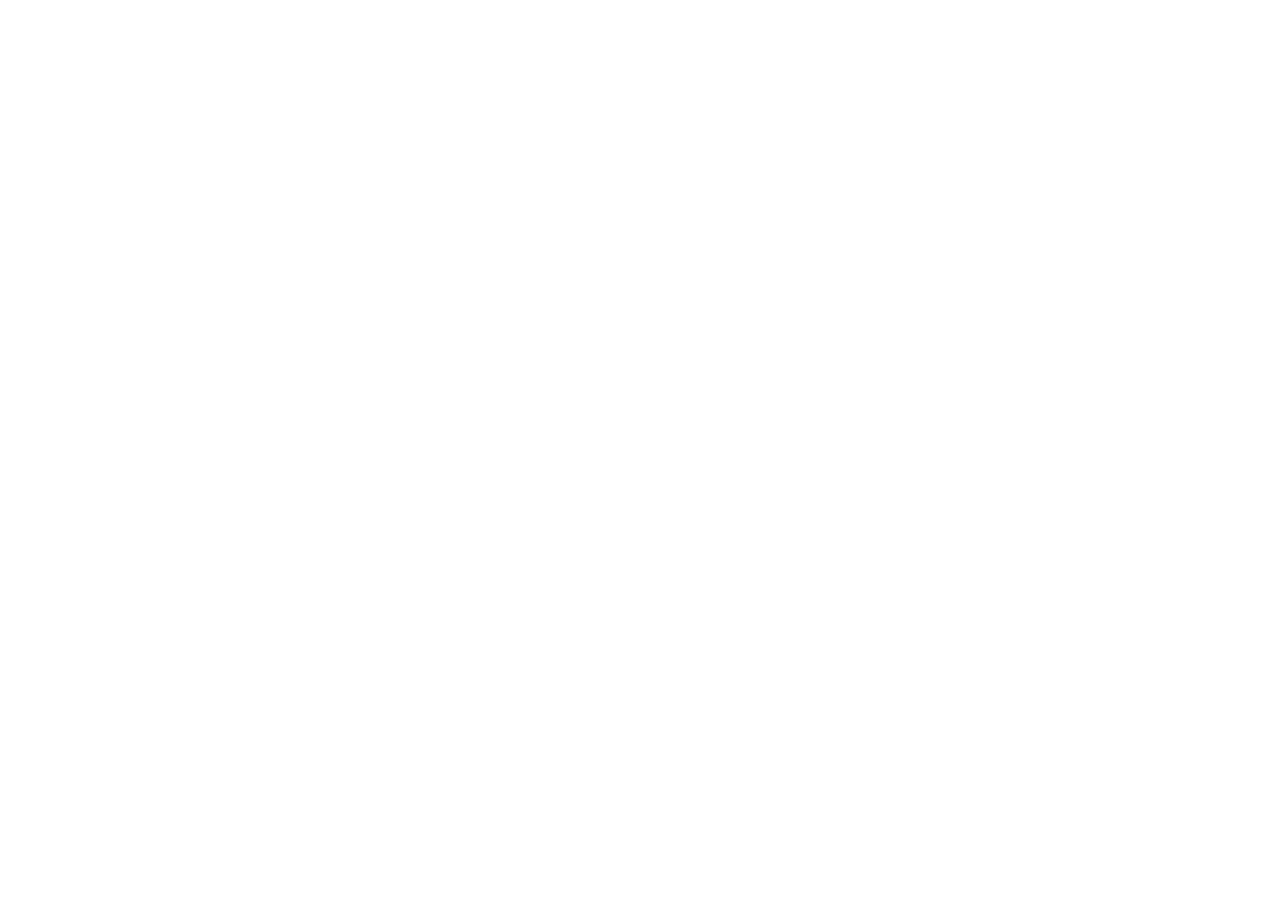
==== index.html @ e252812d "homework1 js" ====
<!DOCTYPE html>
<html lang="en">
<head>
    <meta charset="UTF-8">
    <meta name="viewport" content="width=device-width, initial-scale=1.0">
    <meta http-equiv="X-UA-Compatible" content="ie=edge">
    <title>Document</title>
</head>
<body>
    
</body>
</html>
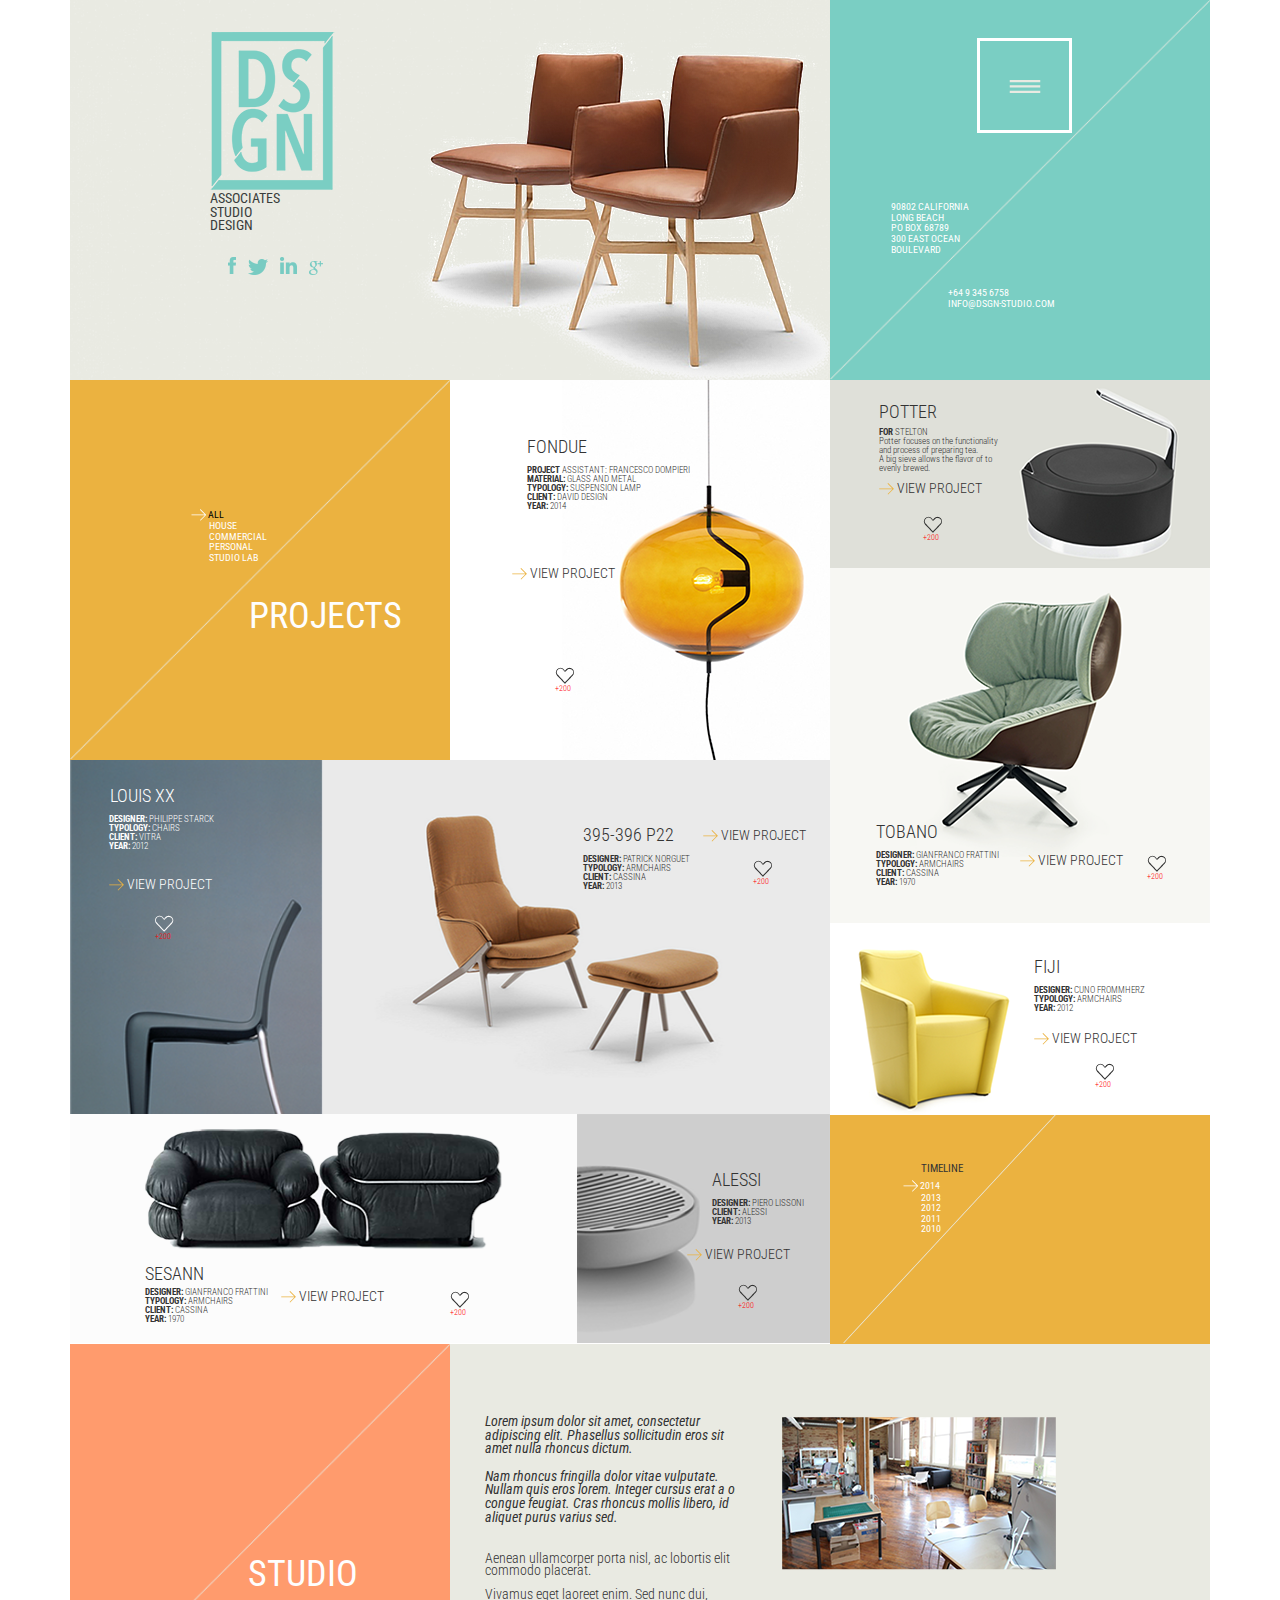
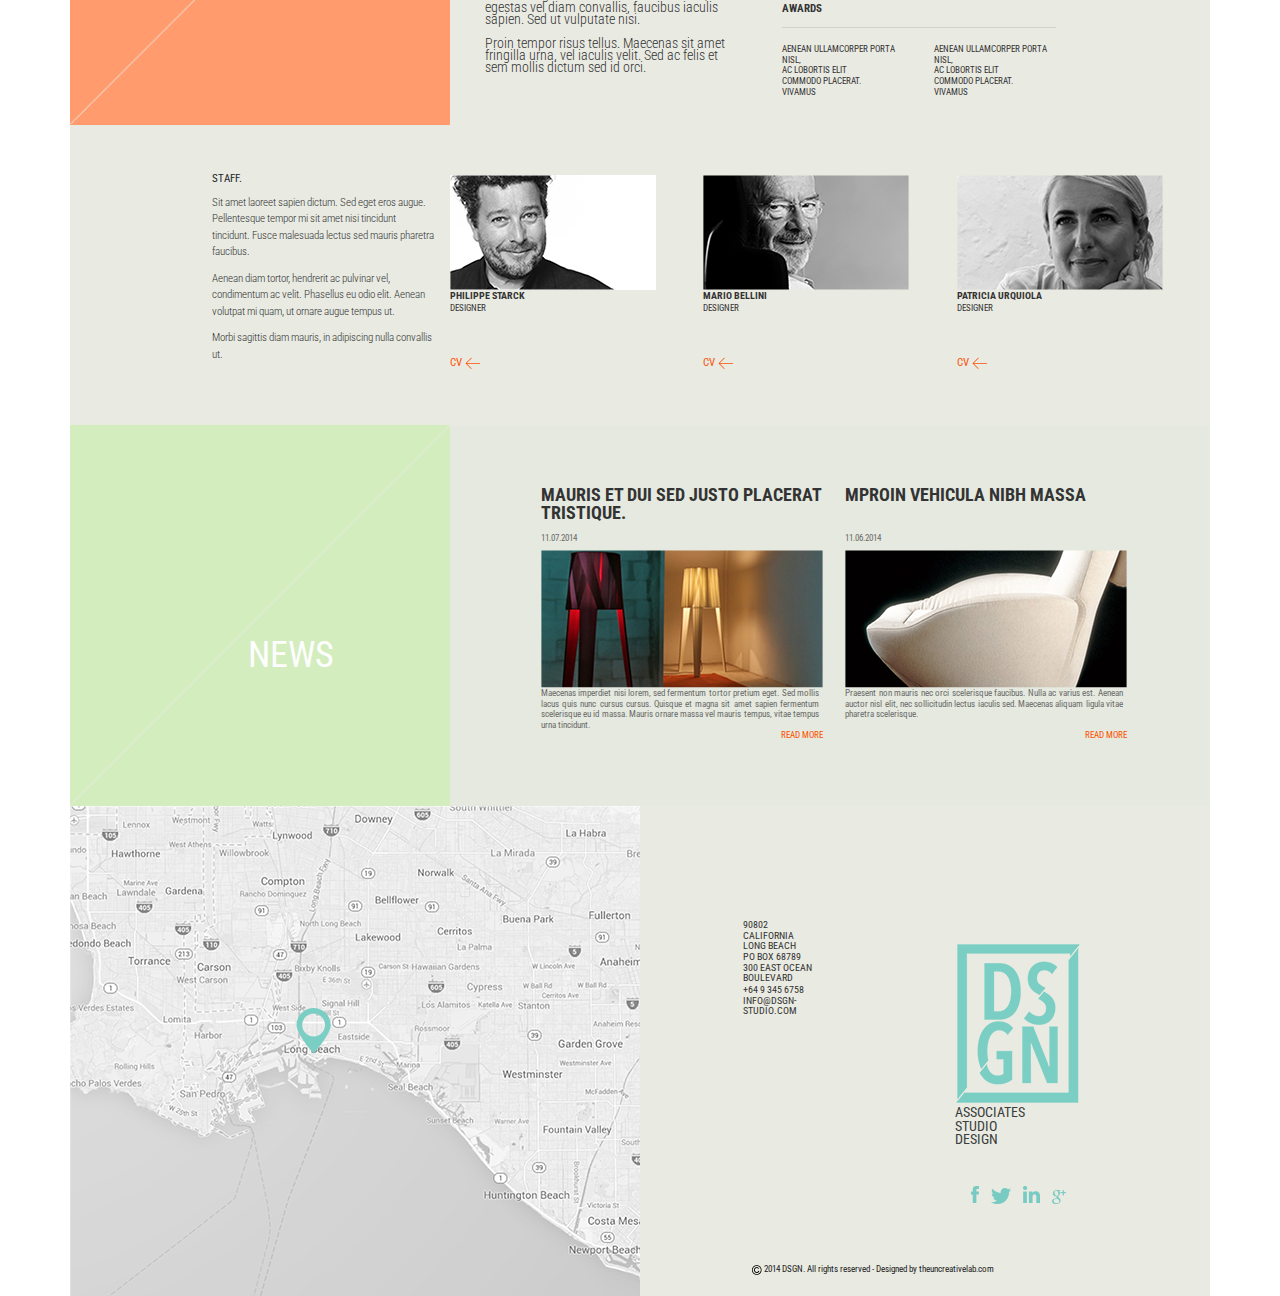
==== commit 03cba234: "rename" ====
--- a/index.html
+++ b/index.html
@@ -1,12 +1,503 @@
 <!DOCTYPE html>
 <html lang="en">
-<head>
-    <meta charset="UTF-8">
-    <meta name="viewport" content="width=device-width, initial-scale=1.0">
-    <meta http-equiv="X-UA-Compatible" content="ie=edge">
-    <title>Document</title>
-</head>
-<body>
-    
-</body>
-</html>+  <head>
+    <meta charset="UTF-8" />
+    <meta name="viewport" content="width=device-width, initial-scale=1.0" />
+    <meta http-equiv="X-UA-Compatible" content="ie=edge" />
+    <link
+      rel="stylesheet"
+      href="https://use.fontawesome.com/releases/v5.11.2/css/all.css"
+      integrity="sha384-KA6wR/X5RY4zFAHpv/CnoG2UW1uogYfdnP67Uv7eULvTveboZJg0qUpmJZb5VqzN"
+      crossorigin="anonymous"
+    />
+    <link
+      rel="stylesheet"
+      href="https://stackpath.bootstrapcdn.com/bootstrap/4.3.1/css/bootstrap.min.css"
+      integrity="sha384-ggOyR0iXCbMQv3Xipma34MD+dH/1fQ784/j6cY/iJTQUOhcWr7x9JvoRxT2MZw1T"
+      crossorigin="anonymous"
+    />
+    <link rel="stylesheet" href="css/style.css" />
+    <link
+      href="https://fonts.googleapis.com/css?family=Roboto+Condensed&display=swap"
+      rel="stylesheet"
+    />
+    <title>Home retina</title>
+  </head>
+  <body>
+    <header class="header">
+      <div class="container-fluid">
+        <div class="row">
+          <div class="col-xl-8 header__logo">
+            <img src="img/logo.png" alt="Logo" class="logo" />
+            <p>
+              ASSOCIATES<br />
+              STUDIO<br />
+              DESIGN
+            </p>
+            <ul class="social-network d-flex">
+              <li class="fb"><img src="img/facebook_icon.png" /></li>
+              <li class="tw"><img src="img/twitter_icon.png" /></li>
+              <li class="in"><img src="img/linkedin_icon.png" /></li>
+              <li class="gl"><img src="img/g+_icon.png" /></li>
+            </ul>
+          </div>
+          <div class="col-xl-4 header__menu">
+            <div class="header__menu__wrap">
+              <img src="img/menu.png" class="menu__img" alt="Header menu" />
+            </div>
+            <div class="header__menu__adress">
+              <p>
+                90802 California<br />
+                Long beach<br />
+                PO Box 68789<br />
+                300 East Ocean<br />
+                Boulevard
+              </p>
+            </div>
+            <div class="header__menu__email">
+              <p>
+                +64 9 345 6758<br />
+                info@dsgn-studio.com
+              </p>
+            </div>
+          </div>
+        </div>
+      </div>
+    </header>
+    <div class="projects">
+      <div class="container-fluid">
+        <div class="row">
+          <div class="col-xl-8">
+            <div class="row">
+              <div class="col-xl-6 project_menu">
+                <!-- <img src="img/arrow_icon.png" class="project_menu_arrow" alt="Arrow"/> -->
+                <p class="project_menu_arrow">
+                  <img src="img/arrow_icon.png" />
+                  <span> All</span>
+                </p>
+                <p>
+                  House<br />
+                  Commercial<br />
+                  Personal<br />
+                  Studio Lab
+                </p>
+                <h1>projects</h1>
+              </div>
+              <div class="col-xl-6 project_fondue">
+                <h1 class="fondue_title title_project">fondue</h1>
+                <p class="fondue_about about_project">
+                  <b>Project</b> Assistant: Francesco Dompieri<br />
+                  <b>Material:</b> Glass and Metal<br />
+                  <b>Typology:</b> Suspension lamp<br />
+                  <b>Client:</b> David Design<br />
+                  <b>Year:</b> 2014
+                </p>
+                <p class="fondue_view view_project">
+                  <img src="img/arrow_icon_yellow.png" />
+                  view project
+                </p>
+                <p class="fondue_likes likes_project">
+                  <img src="img/heart.png" /><br />
+                  +200
+                </p>
+              </div>
+              <div class="col-xl-4 project_louis">
+                <h1 class="louis_title title_project">louis xx</h1>
+                <p class="louis_about about_project">
+                  <b>designer:</b> philippe starck <br />
+                  <b>Typology:</b> chairs<br />
+                  <b>Client:</b> vitra<br />
+                  <b>Year:</b> 2012
+                </p>
+                <p class="louis_view view_project">
+                  <img src="img/arrow_icon_yellow.png" />
+                  view project
+                </p>
+                <p class="louis_likes likes_project">
+                  <img src="img/heart_l.png" /><br />
+                  +200
+                </p>
+              </div>
+              <div class="col-xl-8 project_p22">
+                <div class="row">
+                  <div class="col-xl-9 p22_col1">
+                    <h1 class="p22_title title_project">395-396 P22</h1>
+                    <p class="p22_about about_project">
+                      <b>designer:</b> patrick norguet <br />
+                      <b>Typology:</b> ARMchairs<br />
+                      <b>Client:</b> Cassina<br />
+                      <b>Year:</b> 2013
+                    </p>
+                  </div>
+                  <div class="col-xl-3 p22_col2">
+                    <p class="p22_view view_project">
+                      <img src="img/arrow_icon_yellow.png" />
+                      view project
+                    </p>
+                    <p class="p22_likes likes_project">
+                      <img src="img/heart.png" /><br />
+                      +200
+                    </p>
+                  </div>
+                </div>
+              </div>
+              <div class="col-xl-8 project_sesann">
+                <div class="row">
+                  <div class="col-xl-5 sesann_col1">
+                    <h1 class="sesann_title title_project">Sesann</h1>
+                    <p class="sesann_about about_project">
+                      <b>designer:</b> gianfranco frattini <br />
+                      <b>Typology:</b> ARMchairs<br />
+                      <b>Client:</b> Cassina<br />
+                      <b>Year:</b> 1970
+                    </p>
+                  </div>
+                  <div class="col-xl-4 sesann_col2">
+                    <p class="sesann_view view_project">
+                      <img src="img/arrow_icon_yellow.png" />
+                      view project
+                    </p>
+                  </div>
+                  <div class="col-xl-3 sesann_col2">
+                    <p class="sessan_likes likes_project">
+                      <img src="img/heart.png" /><br />
+                      +200
+                    </p>
+                  </div>
+                </div>
+              </div>
+              <div class="col-xl-4 project_alessi">
+                <h1 class="alessi_title title_project">alessi</h1>
+                <p class="alessi_about about_project">
+                  <b>designer:</b> Piero Lissoni<br />
+                  <b>Client:</b> Alessi<br />
+                  <b>Year:</b> 2013
+                </p>
+                <p class="alessi_view view_project">
+                  <img src="img/arrow_icon_yellow.png" />
+                  view project
+                </p>
+                <p class="alessi_likes likes_project">
+                  <img src="img/heart.png" /><br />
+                  +200
+                </p>
+              </div>
+            </div>
+          </div>
+          <div class="col-xl-4">
+            <div class="row">
+              <div class="col-xl-12 project_potter">
+                <h1 class="potter_title title_project">potter</h1>
+                <p class="potter_about about_project">
+                  <b>FOR</b> STELTON<br />
+                  Potter focuses on the functionality <br />
+                  and process of preparing tea. <br />
+                  A big sieve allows the flavor of to<br />
+                  evenly brewed.
+                </p>
+                <p class="potter_view view_project">
+                  <img src="img/arrow_icon_yellow.png" />
+                  view project
+                </p>
+                <p class="potter_likes likes_project">
+                  <img src="img/heart.png" /><br />
+                  +200
+                </p>
+              </div>
+              <div class="col-xl-12 project_tabano">
+                <div class="row">
+                  <div class="col-xl-6 tobano_col1">
+                    <h1 class="tobano_title title_project">tobano</h1>
+                    <p class="tobano_about about_project">
+                      <b>designer:</b> gianfranco frattini <br />
+                      <b>Typology:</b> ARMchairs<br />
+                      <b>Client:</b> Cassina<br />
+                      <b>Year:</b> 1970
+                    </p>
+                  </div>
+                  <div class="col-xl-4 tobano_col2">
+                    <p class="tobano_view view_project">
+                      <img src="img/arrow_icon_yellow.png" />
+                      view project
+                    </p>
+                  </div>
+                  <div class="col-xl-2 tobano_col2">
+                    <p class="tobano_likes likes_project">
+                      <img src="img/heart.png" /><br />
+                      +200
+                    </p>
+                  </div>
+                </div>
+              </div>
+              <div class="col-xl-12 project_fiji">
+                <h1 class="fiji_title title_project">fiji</h1>
+                <p class="fiji_about about_project">
+                  <b>designer:</b> Cuno Frommherz<br />
+                  <b>Typology:</b> armchairs<br />
+                  <b>Year:</b> 2012
+                </p>
+                <p class="fiji_view view_project">
+                  <img src="img/arrow_icon_yellow.png" />
+                  view project
+                </p>
+                <p class="fiji_likes likes_project">
+                  <img src="img/heart.png" /><br />
+                  +200
+                </p>
+              </div>
+              <div class="col-xl-12 project_timeline">
+                <p class="timeline_h">timeline</p>
+                <p class="timeline_arrow">
+                  <img src="img/arrow_icon.png" /> 2014
+                </p>
+                <p class="timeline_years">
+                  2013<br />
+                  2012<br />
+                  2011<br />
+                  2010
+                </p>
+              </div>
+            </div>
+          </div>
+        </div>
+      </div>
+    </div>
+    <div class="studio">
+      <div class="container-fluid">
+        <div class="row">
+          <div class="col-xl-4 studio_menu">
+            <h1>studio</h1>
+          </div>
+          <div class="col-xl-3 studio_text">
+            <div class="studi_text_up">
+              <p>
+                Lorem ipsum dolor sit amet, consectetur adipiscing elit.
+                Phasellus sollicitudin eros sit amet nulla rhoncus dictum.
+              </p>
+              <br />
+              <p>
+                Nam rhoncus fringilla dolor vitae vulputate. Nullam quis eros
+                lorem. Integer cursus erat a orci congue feugiat. Cras rhoncus
+                mollis libero, id aliquet purus varius sed.
+              </p>
+            </div>
+            <div class="studio_text_down">
+              <p>
+                Aenean ullamcorper porta nisl, ac lobortis elit commodo
+                placerat.
+              </p>
+              <br />
+              <p>
+                Vivamus eget laoreet enim. Sed nunc dui, egestas vel diam
+                convallis, faucibus iaculis sapien. Sed ut vulputate nisi.
+              </p>
+              <br />
+              <p>
+                Proin tempor risus tellus. Maecenas sit amet fringilla urna, vel
+                iaculis velit. Sed ac felis et sem mollis dictum sed id orci.
+              </p>
+            </div>
+          </div>
+          <div class="col-xl-5 studio_awards">
+            <div class="studio_awards_image">
+              <img src="img/awards_img.png" alt="Studio" />
+              <h1>awards</h1>
+              <hr />
+              <div class="row">
+                <div class="col-xl-6">
+                  <p class="studio_awards_text">
+                    Aenean ullamcorper porta nisl,<br />
+                    ac lobortis elit <br />
+                    commodo placerat. <br />
+                    Vivamus
+                  </p>
+                </div>
+                <div class="col-xl-6">
+                  <p class="studio_awards_text">
+                    Aenean ullamcorper porta nisl,<br />
+                    ac lobortis elit <br />
+                    commodo placerat. <br />
+                    Vivamus
+                  </p>
+                </div>
+                <!-- <div class="col-xl-2"></div> -->
+              </div>
+            </div>
+          </div>
+        </div>
+        <div class="row">
+          <div class="col-xl-4 studio_staff">
+            <h1>staff.</h1>
+            <p>
+              Sit amet laoreet sapien dictum. Sed eget eros augue. Pellentesque
+              tempor mi sit amet nisi tincidunt tincidunt. Fusce malesuada
+              lectus sed mauris pharetra faucibus.
+            </p>
+            <p>
+              Aenean diam tortor, hendrerit ac pulvinar vel, condimentum ac
+              velit. Phasellus eu odio elit. Aenean volutpat mi quam, ut ornare
+              augue tempus ut.
+            </p>
+            <p>
+              Morbi sagittis diam mauris, in adipiscing nulla convallis ut.
+            </p>
+          </div>
+          <div class="col-xl-8">
+            <div class="row">
+              <div class="col-xl-4 studio_starck designer">
+                <div class="studio_starck_image designer_wrap_img">
+                  <img src="img/starck.png" alt="Starck" />
+                  <p class="FIO">philippe starck</p>
+                  <P class="prof">designer</P>
+                  <div class="row">
+                    <div class="col-xl-6">
+                      <p class="cv">cv <img src="img/arrow_icon_r.png" /></p>
+                    </div>
+                    <div class="col-xl-6 social_network_designer d-flex">
+                      <p><i class="fab fa-facebook-f"></i></p>
+                      <p><i class="fab fa-twitter"></i></p>
+                      <p><i class="fab fa-linkedin-in"></i></p>
+                      <p><i class="fab fa-google-plus-g"></i></p>
+                    </div>
+                  </div>
+                </div>
+              </div>
+              <div class="col-xl-4 studio_bellini designer">
+                <div class="studio_bellini_image designer_wrap_img">
+                  <img src="img/bellini.png" alt="Bellini" />
+                  <p class="FIO">mario bellini</p>
+                  <P class="prof">designer</P>
+                  <div class="row">
+                    <div class="col-xl-6">
+                      <p class="cv">cv <img src="img/arrow_icon_r.png" /></p>
+                    </div>
+                    <div class="col-xl-6 social_network_designer d-flex">
+                      <p><i class="fab fa-facebook-f"></i></p>
+                      <p><i class="fab fa-twitter"></i></p>
+                      <p><i class="fab fa-linkedin-in"></i></p>
+                      <p><i class="fab fa-google-plus-g"></i></p>
+                    </div>
+                  </div>
+                </div>
+              </div>
+              <div class="col-xl-4 studio_patricia designer">
+                <div class="studio_patricia_image designer_wrap_img">
+                  <img src="img/patricia.png" alt="Patricia" />
+                  <p class="FIO">patricia urquiola</p>
+                  <P class="prof">designer</P>
+                  <div class="row">
+                    <div class="col-xl-6">
+                      <p class="cv">cv <img src="img/arrow_icon_r.png" /></p>
+                    </div>
+                    <div class="col-xl-6 social_network_designer d-flex">
+                      <p><i class="fab fa-facebook-f"></i></p>
+                      <p><i class="fab fa-twitter"></i></p>
+                      <p><i class="fab fa-linkedin-in"></i></p>
+                      <p><i class="fab fa-google-plus-g"></i></p>
+                    </div>
+                  </div>
+                </div>
+              </div>
+              <!--  <div class="col-xl-3 designer"></div> -->
+            </div>
+          </div>
+        </div>
+      </div>
+    </div>
+    <div class="news">
+      <div class="container-fluid">
+        <div class="row">
+          <div class="col-xl-4 news_menu">
+            <h1>news</h1>
+          </div>
+          <div class="col-xl-4 news_article1 article">
+            <div class="news_article1_image">
+              <h1 class="news_title">
+                Mauris et dui sed justo placerat tristique.
+              </h1>
+              <p class="news_date">11.07.2014</p>
+              <img src="img/news1.png" alt="news1" />
+              <p class="news_text">
+                Maecenas imperdiet nisi lorem, sed fermentum tortor pretium
+                eget. Sed mollis lacus quis nunc cursus cursus. Quisque et magna
+                sit amet sapien fermentum scelerisque eu id massa. Mauris ornare
+                massa vel mauris tempus, vitae tempus urna tincidunt.
+              </p>
+              <p class="news_read_more">read more</p>
+            </div>
+          </div>
+          <div class="col-xl-4 news_article2 article">
+            <div class="news_article2_image">
+              <h1 class="news_title">MProin vehicula nibh massa</h1>
+              <p class="news_date">11.06.2014</p>
+              <img src="img/news2.png" alt="news2" />
+              <p class="news_text">
+                Praesent non mauris nec orci scelerisque faucibus. Nulla ac
+                varius est. Aenean auctor nisl elit, nec sollicitudin lectus
+                iaculis sed. Maecenas aliquam ligula vitae pharetra scelerisque.
+              </p>
+              <p class="news_read_more">read more</p>
+            </div>
+          </div>
+        </div>
+      </div>
+    </div>
+    <footer>
+      <div class="container-fluid">
+        <div class="row">
+          <div class="col-xl-6 footer_map">
+            <img src="img/PIN_1.png" alt="Pin" />
+          </div>
+          <div class="col-xl-6 footer_adress">
+            <div class="f_adress">
+              <p>
+                90802 California<br />
+                Long beach<br />
+                PO Box 68789<br />
+                300 East Ocean<br />
+                Boulevard
+              </p>
+            </div>
+            <div class="footer_email">
+              <p>
+                +64 9 345 6758<br />
+                info@dsgn-studio.com
+              </p>
+            </div>
+            <p class="footer_asd">
+              ASSOCIATES<br />
+              STUDIO<br />
+              DESIGN
+            </p>
+            <ul class="footer_social_network d-flex">
+              <li class="fb"><img src="img/facebook_icon.png" /></li>
+              <li class="tw"><img src="img/twitter_icon.png" /></li>
+              <li class="in"><img src="img/linkedin_icon.png" /></li>
+              <li class="gl"><img src="img/g+_icon.png" /></li>
+            </ul>
+            <p class="copy">
+              <img src="img/copy_symbol.png" alt="Copy" /> 2014 DSGN. All rights
+              reserved - Designed by theuncreativelab.com
+            </p>
+          </div>
+        </div>
+      </div>
+    </footer>
+
+    <script
+      src="https://code.jquery.com/jquery-3.3.1.slim.min.js"
+      integrity="sha384-q8i/X+965DzO0rT7abK41JStQIAqVgRVzpbzo5smXKp4YfRvH+8abtTE1Pi6jizo"
+      crossorigin="anonymous"
+    ></script>
+    <script
+      src="https://cdnjs.cloudflare.com/ajax/libs/popper.js/1.14.7/umd/popper.min.js"
+      integrity="sha384-UO2eT0CpHqdSJQ6hJty5KVphtPhzWj9WO1clHTMGa3JDZwrnQq4sF86dIHNDz0W1"
+      crossorigin="anonymous"
+    ></script>
+    <script
+      src="https://stackpath.bootstrapcdn.com/bootstrap/4.3.1/js/bootstrap.min.js"
+      integrity="sha384-JjSmVgyd0p3pXB1rRibZUAYoIIy6OrQ6VrjIEaFf/nJGzIxFDsf4x0xIM+B07jRM"
+      crossorigin="anonymous"
+    ></script>
+  </body>
+</html>
--- a/css/style.css
+++ b/css/style.css
@@ -0,0 +1,842 @@
+@import url("https://fonts.googleapis.com/css?family=Roboto:300,400,500,700&subset=cyrillic");
+
+ul,
+li {
+  display: block;
+  padding: 0;
+  margin: 0;
+}
+
+strong,
+b {
+  font-weight: bold;
+}
+
+.container-fluid {
+  width: 1140px;
+}
+
+.header__logo {
+  background: url(../img/img-header.png) no-repeat;
+  background-color: #e9eae2;
+  height: 380px;
+}
+
+.header__logo p {
+  color: #393d3c;
+  font-family: "Roboto Condensed";
+  font-size: 14px;
+  font-weight: 400;
+  line-height: 13.68px;
+  text-transform: uppercase;
+  padding-top: 2px;
+  margin-left: 125px;
+}
+
+.header__menu {
+  height: 380px;
+  background: url(../img/line.png) no-repeat;
+  background-size: 100% 100%;
+  background-color: #7acec3;
+}
+
+.logo {
+  margin-top: 32px;
+  margin-left: 125px;
+}
+
+.social-network {
+  color: #7acec3;
+  margin-left: 143px;
+}
+
+.fb {
+  width: 8px;
+  height: 17px;
+  margin-top: 20px;
+}
+
+.tw {
+  width: 20px;
+  height: 16px;
+  margin-left: 12px;
+  margin-top: 21px;
+}
+
+.in {
+  width: 17px;
+  height: 17px;
+  margin-left: 12px;
+  margin-top: 20px;
+}
+
+.gl {
+  width: 14px;
+  height: 14px;
+  margin-left: 12px;
+  margin-top: 22px;
+}
+
+.header__menu__wrap {
+  width: 95px;
+  height: 95px;
+  margin-left: 132px;
+  margin-top: 38px;
+  border: solid #ffffff;
+}
+
+.menu__img {
+  margin-left: 29px;
+  margin-top: 39px;
+}
+
+.header__menu__adress {
+  margin-left: 46px;
+  margin-top: 69px;
+  /* width: 75px;
+    height: 51px; */
+}
+
+.header__menu__email {
+  margin-left: 103px;
+  margin-top: 33px;
+  /* width: 103px;
+    height: 21px; */
+}
+
+.header__menu p {
+  color: #ffffff;
+  font-family: "Roboto Condensed";
+  font-size: 10px;
+  font-weight: 400;
+  line-height: 10.64px;
+  text-transform: uppercase;
+}
+
+.project_menu {
+  height: 380px;
+  background: url(../img/line.png) no-repeat;
+  background-size: 100% 100%;
+  background-color: #ebb240;
+}
+
+.project_menu .project_menu_arrow {
+  margin-top: 129px;
+  margin-left: 106px;
+}
+
+.project_menu p {
+  margin-top: 0px;
+  margin-left: 124px;
+  color: #ffffff;
+  font-family: "Roboto Condensed";
+  font-size: 10px;
+  font-weight: 400;
+  line-height: 10.64px;
+  text-transform: uppercase;
+}
+
+p {
+  margin: 0px;
+}
+
+.project_menu .arrow {
+  font-size: 12px;
+  color: #ffffff;
+}
+
+.project_menu span {
+  color: #000000;
+}
+
+.project_menu h1 {
+  margin-top: 47px;
+  margin-left: 164px;
+  color: #fefefe;
+  font-family: "Roboto Condensed";
+  font-size: 36px;
+  font-weight: 400;
+  line-height: 10.64px;
+  text-transform: uppercase;
+}
+
+.project_fondue {
+  height: 380px;
+  background: url(../img/fondue.png) no-repeat;
+  background-color: #ffffff;
+}
+
+.project_louis {
+  height: 354px;
+  background: url(../img/louis.png) no-repeat;
+  background-size: cover;
+  /* background-color: #607479; */
+}
+
+.project_p22 {
+  height: 354px;
+  background: url(../img/p22.png) no-repeat;
+  background-color: #eaeaea;
+}
+
+.project_sesann {
+  height: 229px;
+  background: url(../img/sesann.png) no-repeat;
+  background-color: #fcfcfc;
+}
+
+.project_alessi {
+  height: 229px;
+  background: url(../img/alessi.png) no-repeat;
+  background-size: cover;
+}
+
+.project_potter {
+  height: 188px;
+  background: url(../img/potter.png) no-repeat;
+  background-color: #dfe0d9;
+}
+
+.project_tabano {
+  height: 355px;
+  background: url(../img/tabano.png) no-repeat;
+  background-color: #f7f7f3;
+}
+
+.project_fiji {
+  height: 192px;
+  background: url(../img/figi.png) no-repeat;
+  background-color: #ffffff;
+}
+
+.project_timeline {
+  height: 229px;
+  background: url(../img/line.png) no-repeat;
+  background-position: bottom;
+  /* background-size:100% 100%; */
+  background-color: #ebb240;
+}
+
+.studio_menu {
+  height: 381px;
+  background: url(../img/line.png) no-repeat;
+  /* background-position: bottom; */
+  background-size: 100% 100%;
+  background-color: #ff9b6d;
+}
+
+.studio_text {
+  height: 381px;
+  background-color: #e9eae2;
+}
+
+.studio_awards {
+  height: 381px;
+  background-color: #e9eae2;
+}
+
+.studio_awards_image {
+  margin-top: 73px;
+  margin-left: 32px;
+  height: 153px;
+  width: 274px;
+}
+
+.studio_awards_image img {
+  height: 100%;
+  width: 100%;
+}
+
+.studio_staff {
+  height: 300px;
+  background-color: #e9eae2;
+}
+
+/*.studio_starck {
+    height: 300px;
+    /*background-color: #e9eae2;   
+}*/
+
+.designer_wrap_img {
+  margin-top: 50px;
+  margin-left: 0px;
+  height: 115px;
+  width: 206px;
+  padding-left: 0;
+  padding-right: 0;
+  /*background-color: #e9eae2;*/
+}
+
+.designer img {
+  height: 100%;
+}
+
+.designer {
+  height: 300px;
+  background-color: #e9eae2;
+  padding-left: 0;
+  padding-right: 0;
+  margin-left: 0;
+  margin-right: 0;
+}
+
+.studio_starck_image {
+  background-color: #ffffff;
+}
+
+.news_menu {
+  height: 381px;
+  background: url(../img/line.png) no-repeat;
+  background-size: 100% 100%;
+  background-color: #d4edbf;
+}
+
+.article {
+  height: 381px;
+  background-color: #e5e9df;
+}
+
+.news_article1_image {
+  height: 138px;
+  width: 282px;
+  margin-left: 76px;
+  /* margin-top: px; */
+}
+
+.news_article1_image img {
+  height: 100%;
+  width: 100%;
+  margin-top: 13px;
+}
+
+.news_article2_image {
+  height: 138px;
+  width: 282px;
+  /*margin-left: 76px;*/
+  /* margin-top: 121px; */
+}
+
+.news_article2_image img {
+  height: 100%;
+  width: 100%;
+  margin-top: 13px;
+}
+
+.footer_map {
+  height: 490px;
+  background: url("../img/map.png");
+}
+
+.footer_map img {
+  margin-left: 211px;
+  margin-top: 202px;
+}
+
+.footer_adress {
+  height: 490px;
+  background: url("../img/DSGN_copia.png") no-repeat;
+  background-color: #e9eae2;
+}
+
+.title_project {
+  color: #333333;
+  font-family: "Roboto Condensed";
+  font-size: 18px;
+  font-weight: 300;
+  line-height: 10.64px;
+  text-transform: uppercase;
+}
+
+.about_project {
+  color: #333333;
+  font-family: "Roboto Condensed";
+  font-size: 9px;
+  font-weight: 300;
+  line-height: 9.12px;
+  text-transform: uppercase;
+}
+
+.bold {
+  font-weight: bold;
+}
+
+.view_project {
+  color: #333333;
+  font-family: "Roboto Condensed";
+  font-size: 14px;
+  font-weight: 300;
+  line-height: 9.12px;
+  text-transform: uppercase;
+}
+
+.likes_project {
+  color: #ff0000;
+  font-family: "Roboto Condensed";
+  font-size: 8px;
+  font-weight: 300;
+  line-height: 9.12px;
+  text-transform: uppercase;
+}
+
+.fondue_title {
+  margin-left: 62px;
+  margin-top: 62px;
+}
+
+.fondue_about {
+  margin-left: 62px;
+  margin-top: 13px;
+}
+
+.fondue_view {
+  margin-left: 47px;
+  margin-top: 57px;
+}
+
+.fondue_likes {
+  margin-left: 90px;
+  margin-top: 87px;
+}
+
+.louis_title {
+  margin-left: 25px;
+  margin-top: 31px;
+  color: #fefefe;
+}
+
+.louis_about {
+  margin-left: 24px;
+  margin-top: 13px;
+  color: #fefefe;
+}
+
+.louis_view {
+  margin-left: 24px;
+  margin-top: 28px;
+  color: #fefefe;
+}
+
+.louis_likes {
+  margin-left: 70px;
+  margin-top: 24px;
+}
+
+.alessi_title {
+  margin-left: 120px;
+  margin-top: 61px;
+}
+
+.alessi_about {
+  margin-left: 120px;
+  margin-top: 13px;
+}
+
+.alessi_view {
+  margin-left: 95px;
+  margin-top: 23px;
+}
+
+.alessi_likes {
+  margin-left: 146px;
+  margin-top: 23px;
+}
+
+.potter_title {
+  margin-left: 34px;
+  margin-top: 27px;
+}
+
+.potter_about {
+  margin-left: 34px;
+  margin-top: 10px;
+  text-transform: none;
+}
+
+.potter_view {
+  margin-left: 34px;
+  margin-top: 10px;
+}
+
+.potter_likes {
+  margin-left: 78px;
+  margin-top: 21px;
+}
+
+.fiji_title {
+  margin-left: 189px;
+  margin-top: 39px;
+}
+
+.fiji_about {
+  margin-left: 189px;
+  margin-top: 13px;
+}
+
+.fiji_view {
+  margin-left: 189px;
+  margin-top: 20px;
+}
+
+.fiji_likes {
+  margin-left: 250px;
+  margin-top: 18px;
+}
+
+.p22_col1 {
+  padding: 0 0 0 0;
+}
+
+.p22_col2 {
+  padding: 0 0 0 0;
+}
+
+.p22_title {
+  margin-left: 260px;
+  margin-top: 70px;
+}
+
+.p22_about {
+  margin-left: 260px;
+  margin-top: 14px;
+}
+
+.p22_view {
+  margin-left: 0;
+  margin-top: 70px;
+}
+
+.p22_likes {
+  margin-left: 50px;
+  margin-top: 18px;
+}
+
+.sesann_title {
+  margin-left: 75px;
+  margin-top: 155px;
+}
+
+.sesann_about {
+  margin-left: 75px;
+  margin-top: 8px;
+}
+
+.sesann_view {
+  margin-left: 0;
+  margin-top: 177px;
+}
+
+.sessan_likes {
+  margin-left: 0px;
+  margin-top: 177px;
+}
+
+.sesann_col1 {
+  padding: 0 0 0 0;
+}
+
+.sesann_col2 {
+  padding: 0 0 0 0;
+}
+
+.sesann_col3 {
+  padding: 0 0 0 0;
+}
+
+.tobano_title {
+  margin-left: 46px;
+  margin-top: 259px;
+}
+
+.tobano_about {
+  margin-left: 46px;
+  margin-top: 13px;
+}
+
+.tobano_view {
+  margin-left: 0;
+  margin-top: 287px;
+}
+
+.tobano_likes {
+  margin-left: 0px;
+  margin-top: 287px;
+}
+
+.tobano_col1 {
+  padding: 0 0 0 0;
+}
+
+.tobano_col2 {
+  padding: 0 0 0 0;
+}
+
+.tobano_col3 {
+  padding: 0 0 0 0;
+}
+
+.timeline_h {
+  margin-top: 46px;
+  margin-left: 76px;
+  color: #333333;
+  font-family: "Roboto Condensed";
+  font-size: 11px;
+  text-transform: uppercase;
+}
+
+.timeline_arrow {
+  margin-left: 58px;
+  color: #ffffff;
+  font-family: "Roboto Condensed";
+  font-size: 10px;
+  text-transform: uppercase;
+  /* padding-top: 2px; */
+}
+
+.timeline_years {
+  margin-left: 76px;
+  width: 20px;
+  height: 52px;
+  color: #ffffff;
+  font-family: "Roboto Condensed";
+  font-size: 10px;
+  font-weight: 400;
+  line-height: 10.64px;
+  text-transform: uppercase;
+}
+
+.studio_menu h1 {
+  margin-top: 225px;
+  margin-left: 163px;
+  width: 108px;
+  height: 28px;
+  color: #fefefe;
+  font-family: "Roboto Condensed";
+  font-size: 36px;
+  font-weight: 400;
+  line-height: 10.64px;
+  text-transform: uppercase;
+}
+
+.studi_text_up {
+  margin-top: 71px;
+  margin-left: 20px;
+  width: 263px;
+  height: 108px;
+  color: #333333;
+  font-family: "Roboto Condensed";
+  font-size: 14px;
+  font-style: italic;
+  line-height: 13.68px;
+  padding: 0 0;
+}
+
+.studio_text_down {
+  margin-top: 29px;
+  margin-left: 20px;
+  width: 257px;
+  height: 122px;
+  color: #333333;
+  font-family: "Roboto Condensed";
+  font-size: 14px;
+  font-weight: 300;
+  line-height: 12.16px;
+  padding: 0 0;
+}
+
+.studio_awards_image h1 {
+  margin-top: 32px;
+  width: 37px;
+  height: 9px;
+  color: #333333;
+  font-family: "Roboto Condensed";
+  font-size: 11px;
+  font-weight: 700;
+  line-height: 13.68px;
+  text-transform: uppercase;
+}
+
+.studio_awards_text {
+  /* margin-top: 63px; */
+  /* margin-left: 30px; */
+  width: 115px;
+  height: 51px;
+  color: #333333;
+  font-family: "Roboto Condensed";
+  font-size: 9px;
+  font-weight: 400;
+  line-height: 10.64px;
+  text-transform: uppercase;
+}
+
+.studio_staff h1 {
+  margin-top: 49px;
+  margin-left: 127px;
+  font-family: "Roboto Condensed";
+  font-weight: 400;
+  line-height: 10.64px;
+  font-size: 11px;
+  text-transform: uppercase;
+}
+
+.studio_staff p {
+  margin-top: 10px;
+  margin-left: 127px;
+  color: #333333;
+  font-family: "Roboto Condensed";
+  font-size: 11px;
+  font-weight: 300;
+}
+.FIO {
+  color: #333333;
+  font-family: "Roboto Condensed";
+  font-size: 10px;
+  font-weight: 700;
+  line-height: 12.16px;
+  text-transform: uppercase;
+}
+
+.prof {
+  width: 38px;
+  height: 8px;
+  color: #333333;
+  font-family: "Roboto Condensed";
+  font-size: 9px;
+  font-weight: 400;
+  line-height: 12.16px;
+  text-transform: uppercase;
+}
+
+.cv {
+  margin-top: 47px;
+  color: #fd5000;
+  font-family: "Roboto Condensed";
+  font-size: 11px;
+  font-weight: 400;
+  line-height: 12.16px;
+  text-transform: uppercase;
+}
+
+.fab {
+  margin-top: 47px;
+  margin-left: 10px;
+  color: #fd5000;
+  font-size: 11px;
+}
+
+.social-network_designer {
+  justify-content: space-around;
+}
+
+.news_menu h1 {
+  margin-top: 225px;
+  margin-left: 163px;
+  width: 108px;
+  height: 28px;
+  color: #fefefe;
+  font-family: "Roboto Condensed";
+  font-size: 36px;
+  font-weight: 400;
+  line-height: 10.64px;
+  text-transform: uppercase;
+}
+
+.news_title {
+  margin-top: 61px;
+  width: 280px;
+  height: 35px;
+  color: #333333;
+  font-family: "Roboto Condensed";
+  font-size: 18px;
+  font-weight: 700;
+  line-height: 18.24px;
+  text-transform: uppercase;
+}
+
+.news_date {
+  width: 41px;
+  height: 8px;
+  color: #6a6969;
+  font-family: "Roboto Condensed";
+  font-size: 9px;
+  font-weight: 400;
+  line-height: 18.24px;
+  text-transform: uppercase;
+}
+
+.news_text {
+  width: 278px;
+  height: 42px;
+  color: #6a6969;
+  font-family: "Roboto Condensed";
+  font-size: 9px;
+  font-weight: 400;
+  line-height: 10.64px;
+  text-align: justify;
+  /* align-content: justify; */
+}
+
+.news_read_more {
+  width: 44px;
+  height: 8px;
+  color: #fd5000;
+  font-family: "Roboto Condensed";
+  font-size: 9px;
+  font-weight: 400;
+  line-height: 10.64px;
+  text-transform: uppercase;
+  margin-left: 85%;
+}
+
+.f_adress {
+  margin-top: 114px;
+  margin-left: 88px;
+  width: 75px;
+  height: 52px;
+  color: #333333;
+  font-family: "Roboto Condensed";
+  font-size: 10px;
+  font-weight: 400;
+  line-height: 10.64px;
+  text-transform: uppercase;
+}
+
+.footer_email {
+  margin-top: 13px;
+  margin-left: 88px;
+  width: 102px;
+  height: 21px;
+  color: #333333;
+  font-family: "Roboto Condensed";
+  font-size: 10px;
+  font-weight: 400;
+  line-height: 10.64px;
+  text-transform: uppercase;
+}
+
+.footer_asd {
+  margin-top: 100px;
+  margin-left: 300px;
+  width: 69px;
+  height: 39px;
+  color: #393d3c;
+  font-family: "Roboto Condensed";
+  font-size: 14px;
+  font-weight: 400;
+  line-height: 13.68px;
+  text-transform: uppercase;
+}
+
+.footer_social_network {
+  margin-top: 17px;
+  margin-left: 316px;
+}
+
+.copy {
+  margin-top: 62px;
+  margin-left: 97px;
+  color: #191919;
+  font-family: "Roboto Condensed";
+  font-size: 9px;
+  font-weight: 400;
+  line-height: 16.42px;
+}
